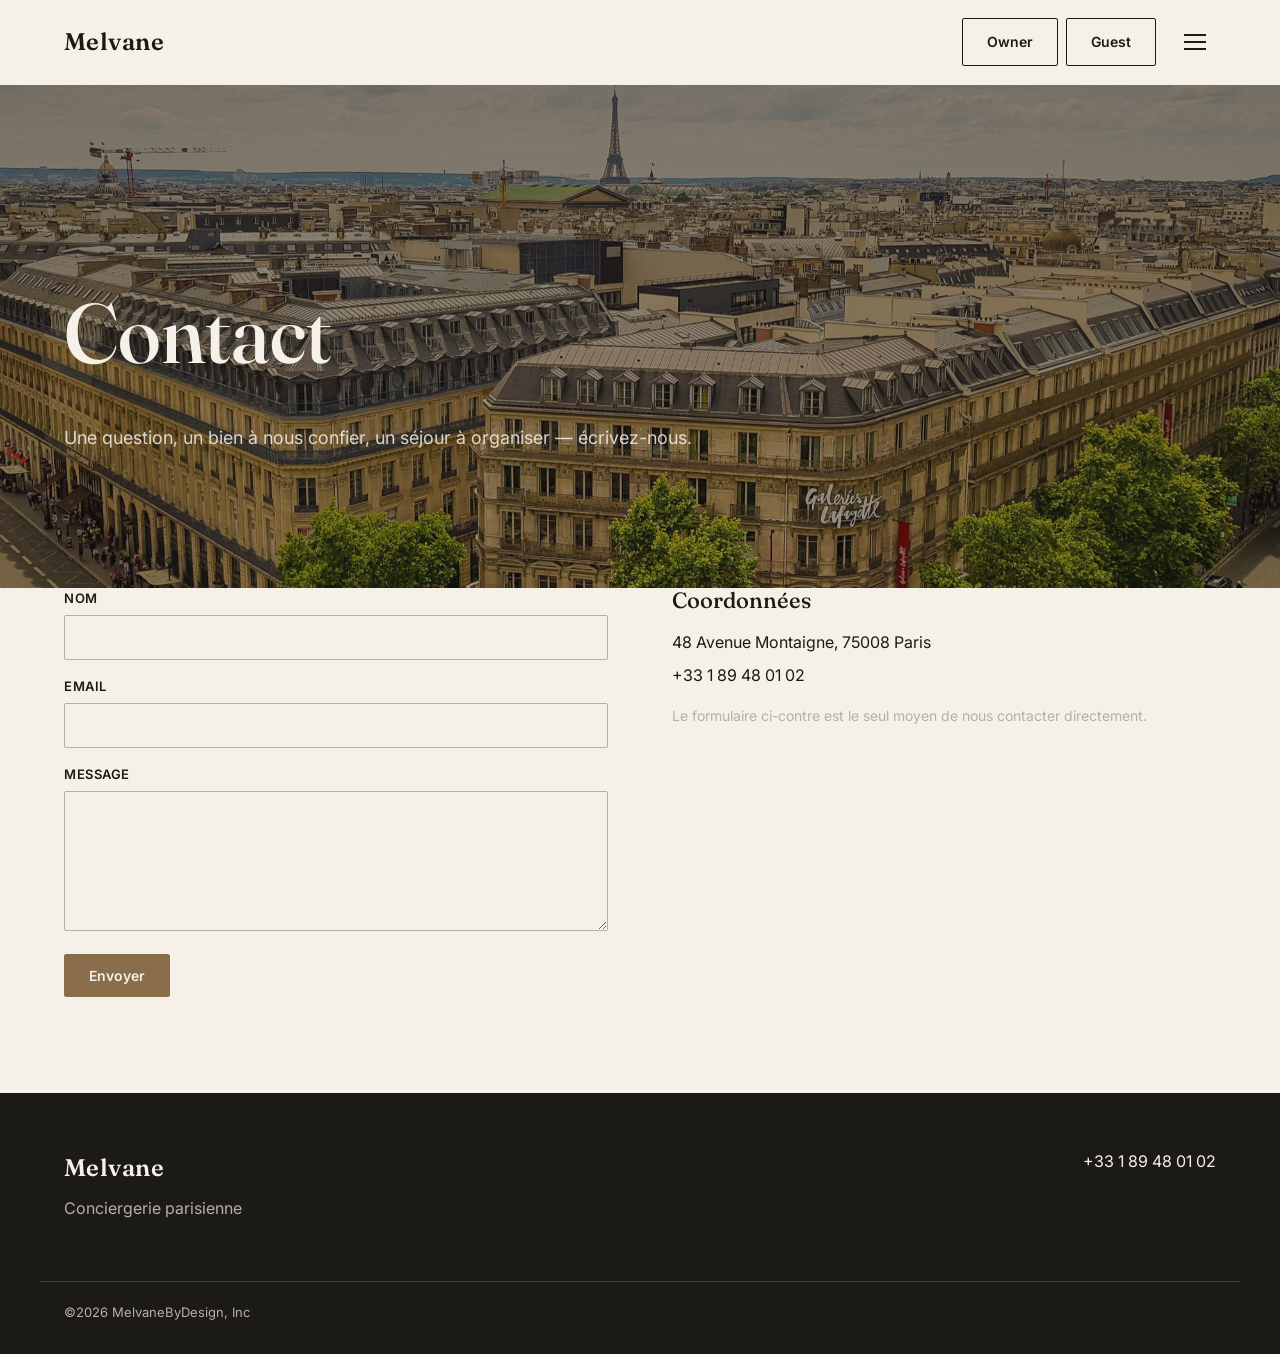
==== contact.html @ 76f34d8a "Pilules de service élevées + détail de chaque prestation avec photo Les pilules (01-05) passent d'un" ====
<!DOCTYPE html>
<html lang="fr">
<head>
<meta charset="UTF-8">
<meta name="viewport" content="width=device-width, initial-scale=1.0">
<title>Contact — Melvane</title>
<meta name="description" content="Contactez Melvane pour toute question sur nos appartements à Paris ou pour confier la gestion de votre bien.">
<link rel="stylesheet" href="css/style.css?v=16">
</head>
<body>

<header class="site-header">
  <div class="container">
    <a href="index.html" class="logo">Melvane</a>
    <div class="header-actions">
      <div class="nav-links">
        <a href="owners.html" class="btn btn-outline">Owner</a>
        <a href="guests.html" class="btn btn-outline">Guest</a>
      </div>
      <button class="burger" aria-label="Menu">
        <span></span><span></span><span></span>
      </button>
    </div>
  </div>
</header>

<div class="mobile-menu">
  <div class="mobile-menu-top">
    <span class="logo">Melvane</span>
    <button class="mobile-menu-close" aria-label="Fermer">&times;</button>
  </div>
  <div class="mobile-menu-body">
    <nav>
      <a href="index.html">Accueil</a>
      <a href="guests.html">Guest</a>
      <a href="owners.html">Owner</a>
      <a href="projects.html">Appartements</a>
      <a href="contact.html">Contact</a>
    </nav>
  </div>
</div>

<section class="page-hero has-image" style="background-image:url('media/ambiance/paris-rooftops.jpg');">
  <div class="container">
    <h1>Contact</h1>
    <p class="section-lede">Une question, un bien à nous confier, un séjour à organiser — écrivez-nous.</p>
  </div>
</section>

<section style="padding-top:0;">
  <div class="container contact-grid reveal">
    <!-- Formulaire branché sur FormSubmit (service tiers gratuit, aucun
         backend à héberger) : les envois arrivent par email sans jamais
         afficher l'adresse sur le site. Premier envoi = email de
         confirmation à activer une seule fois côté FormSubmit. -->
    <form class="contact-form" action="https://formsubmit.co/md@edelsam.com" method="POST">
      <input type="text" name="_honey" style="display:none" tabindex="-1" autocomplete="off">
      <input type="hidden" name="_subject" value="Nouveau message — site Melvane">
      <input type="hidden" name="_captcha" value="true">
      <input type="hidden" name="_template" value="table">
      <div>
        <label for="name">Nom</label>
        <input type="text" id="name" name="name" required>
      </div>
      <div>
        <label for="email">Email</label>
        <input type="email" id="email" name="email" required>
      </div>
      <div>
        <label for="message">Message</label>
        <textarea id="message" name="message" required></textarea>
      </div>
      <button type="submit" class="btn btn-accent" style="align-self:flex-start;">Envoyer</button>
    </form>
    <div class="contact-info">
      <h3 style="font-family:var(--font-display); font-size:22px; margin-bottom:16px;">Coordonnées</h3>
      <p>48 Avenue Montaigne, 75008 Paris</p>
      <p><a href="tel:+33189480102">+33 1 89 48 01 02</a></p>
      <p style="color:var(--neutral); font-size:14px; margin-top:16px;">Le formulaire ci-contre est le seul moyen de nous contacter directement.</p>
    </div>
  </div>
</section>

<footer class="site-footer">
  <div class="container">
    <div>
      <div class="logo" style="color:var(--on-dark);">Melvane</div>
      <p style="color:var(--neutral); margin-top:8px;">Conciergerie parisienne</p>
    </div>
    <div>
      <p><a href="tel:+33189480102">+33 1 89 48 01 02</a></p>    </div>
  </div>
  <div class="container footer-bottom">
    ©2026 MelvaneByDesign, Inc
  </div>
</footer>

<script src="js/main.js?v=7"></script>
</body>
</html>
---- css/style.css ----
/* Melvane by Design — design system
   Palette pierre/encre quasi monochrome (inspirée Onefinestay), échelle
   typographique du hero (inspirée The Thinking Traveller). Voir brief. */

@import url('https://fonts.googleapis.com/css2?family=Fraunces:opsz,wght@9..144,400;9..144,500;9..144,600&family=Inter:wght@400;500;600;700&display=swap');

:root {
  --bg: #F5F1E8;
  --bg-deep: #EBE0C9;
  --ink: #1C1A17;
  --accent: #8A6D4A;
  --neutral: #B8AFA0;
  --on-dark: #F5F1E8;

  --font-display: 'Fraunces', Georgia, serif;
  --font-body: 'Inter', -apple-system, BlinkMacSystemFont, sans-serif;

  --max-width: 1200px;
}

* { box-sizing: border-box; }

html { scroll-behavior: smooth; }

body {
  margin: 0;
  /* !important nécessaire : le widget Guesty injecte une règle globale
     "body{background:transparent}" dans sa feuille de style (non isolée),
     qui écraserait sinon notre fond sur toutes les pages où le widget
     est présent. */
  background: var(--bg) !important;
  color: var(--ink);
  font-family: var(--font-body);
  font-size: 16px;
  line-height: 1.6;
  -webkit-font-smoothing: antialiased;
}

img { max-width: 100%; display: block; }

a { color: inherit; text-decoration: none; }

h1, h2, h3 {
  font-family: var(--font-display);
  font-weight: 500;
  line-height: 1.15;
  margin: 0 0 0.5em;
  color: var(--ink);
}

p {
  margin: 0 0 1.2em;
  max-width: 62ch;
}

.container {
  max-width: var(--max-width);
  margin: 0 auto;
  padding: 0 24px;
}

/* ---------- Header ---------- */

.site-header {
  position: sticky;
  top: 0;
  z-index: 100;
  background: var(--bg);
  border-bottom: 1px solid transparent;
  transition: border-color 0.3s ease, box-shadow 0.3s ease;
}

.site-header.scrolled {
  border-bottom-color: rgba(28,26,23,0.08);
  box-shadow: 0 4px 24px rgba(28,26,23,0.04);
}

/* Révélation douce au scroll */
.reveal {
  opacity: 0;
  transform: translateY(18px);
  transition: opacity 0.7s cubic-bezier(.2,.7,.2,1), transform 0.7s cubic-bezier(.2,.7,.2,1);
}
.reveal.is-visible {
  opacity: 1;
  transform: none;
}
.reveal-1 { transition-delay: 0.05s; }
.reveal-2 { transition-delay: 0.15s; }
.reveal-3 { transition-delay: 0.25s; }

.site-header .container {
  display: flex;
  align-items: center;
  justify-content: space-between;
  height: 84px;
}

.logo {
  font-family: var(--font-display);
  font-size: 24px;
  font-weight: 600;
  color: var(--ink);
  letter-spacing: 0.02em;
}

.header-actions {
  display: flex;
  align-items: center;
  gap: 12px;
}

.btn {
  display: inline-block;
  font-family: var(--font-body);
  font-weight: 600;
  font-size: 14px;
  padding: 12px 24px;
  border-radius: 2px;
  border: 1px solid var(--ink);
  cursor: pointer;
  background: var(--ink);
  color: var(--bg);
  transition: background 0.2s ease, color 0.2s ease, border-color 0.2s ease, transform 0.15s ease;
}

.btn:hover {
  background: transparent;
  color: var(--ink);
  transform: translateY(-1px);
}

.btn-accent {
  background: var(--accent);
  color: var(--bg);
  border-color: var(--accent);
}

.btn-accent:hover {
  background: transparent;
  color: var(--accent);
}

.btn-outline {
  background: transparent;
  color: var(--ink);
  border: 1px solid var(--ink);
}

.btn-outline:hover {
  background: var(--ink);
  color: var(--bg);
}

.nav-links {
  display: flex;
  gap: 8px;
}

/* Boutons Owner/Guest actifs selon la page courante */
.nav-links a[aria-current="page"],
.mobile-menu nav a[aria-current="page"] {
  position: relative;
}
.nav-links a.btn[aria-current="page"] {
  background: var(--accent);
  border-color: var(--accent);
  color: var(--bg);
}

.burger {
  display: flex;
  flex-direction: column;
  justify-content: center;
  gap: 5px;
  width: 40px;
  height: 40px;
  background: none;
  border: none;
  cursor: pointer;
  padding: 8px;
  margin-left: 8px;
  border-radius: 50%;
  transition: background 0.2s ease;
}

.burger:hover { background: rgba(28,26,23,0.06); }

.burger span {
  width: 22px;
  height: 2px;
  background: var(--ink);
  display: block;
  transition: transform 0.25s ease, opacity 0.25s ease;
}

.burger.open span:nth-child(1) { transform: translateY(7px) rotate(45deg); }
.burger.open span:nth-child(2) { opacity: 0; }
.burger.open span:nth-child(3) { transform: translateY(-7px) rotate(-45deg); }

.mobile-menu {
  display: none;
  position: fixed;
  inset: 0;
  width: 100%;
  height: 100%;
  background: var(--bg);
  z-index: 200;
  flex-direction: column;
  overflow-x: hidden;
  overflow-y: auto;
  box-sizing: border-box;
  opacity: 0;
  transition: opacity 0.25s ease;
}

.mobile-menu.open { display: flex; opacity: 1; }

.mobile-menu-top {
  display: flex;
  justify-content: space-between;
  align-items: center;
  width: 100%;
  box-sizing: border-box;
  padding: 0 24px;
  height: 84px;
  flex: none;
  border-bottom: 1px solid rgba(28,26,23,0.08);
}

.mobile-menu-close {
  background: none;
  border: none;
  font-size: 28px;
  line-height: 1;
  cursor: pointer;
  color: var(--ink);
  width: 40px;
  height: 40px;
  border-radius: 50%;
  transition: background 0.2s ease;
}

.mobile-menu-close:hover { background: rgba(28,26,23,0.06); }

.mobile-menu-body {
  flex: 1;
  display: flex;
  flex-direction: column;
  justify-content: center;
  padding: 24px 24px 80px;
  max-width: var(--max-width);
  width: 100%;
  margin: 0 auto;
  box-sizing: border-box;
}

.mobile-menu nav {
  display: flex;
  flex-direction: column;
  gap: 8px;
  font-family: var(--font-display);
  width: 100%;
}

.mobile-menu nav a {
  font-size: clamp(32px, 8vw, 56px);
  padding: 10px 2px;
  color: var(--ink);
  border-bottom: 1px solid transparent;
  transition: color 0.2s ease, opacity 0.2s ease;
  opacity: 0.55;
}

.mobile-menu nav a:hover,
.mobile-menu nav a:focus-visible {
  opacity: 1;
  color: var(--accent);
}

.mobile-menu nav a[aria-current="page"] {
  opacity: 1;
}

.mobile-menu nav a[aria-current="page"]::after {
  content: '';
  display: inline-block;
  width: 8px;
  height: 8px;
  margin-left: 14px;
  border-radius: 50%;
  background: var(--accent);
  vertical-align: middle;
}

@media (max-width: 640px) {
  .nav-links { display: none; }
}

/* ---------- Hero ---------- */

.hero {
  position: relative;
  min-height: 92vh;
  display: flex;
  align-items: flex-end;
  overflow: hidden;
  color: var(--on-dark);
}

.hero-media {
  position: absolute;
  inset: 0;
  z-index: 0;
}

.hero-media img,
.hero-media video {
  width: 100%;
  height: 100%;
  object-fit: cover;
}

.hero-overlay {
  position: absolute;
  inset: 0;
  background: rgba(28,26,23,0.4);
  z-index: 1;
}

.hero-content {
  position: relative;
  z-index: 2;
  width: 100%;
  padding: 0 24px 80px;
  max-width: var(--max-width);
  margin: 0 auto;
  display: grid;
  grid-template-columns: 1.3fr 1fr;
  gap: 40px;
  align-items: end;
}

.hero-title {
  font-size: clamp(72px, 12vw, 160px);
  color: var(--on-dark);
  margin: 0;
  line-height: 0.95;
}

.hero-subtitle {
  color: var(--on-dark);
  font-size: 17px;
  max-width: 42ch;
  margin-bottom: 32px;
}

.hero-ctas {
  display: flex;
  gap: 12px;
  flex-wrap: wrap;
  margin-top: 24px;
}

@media (max-width: 760px) {
  .hero-content { grid-template-columns: 1fr; }
  .hero { min-height: 100vh; align-items: center; }
}

/* ---------- Sections ---------- */

section { padding: 96px 0; }

.section-title {
  font-size: clamp(32px, 4vw, 48px);
  margin-bottom: 24px;
}

.section-lede {
  max-width: 60ch;
  color: var(--ink);
  font-size: 18px;
  margin-bottom: 48px;
}

/* Reassurance stats */

.stats {
  background: var(--bg-deep);
  color: var(--ink);
  padding: 64px 0;
  border-top: 1px solid rgba(28,26,23,0.07);
  border-bottom: 1px solid rgba(28,26,23,0.07);
}

.stats .container {
  display: grid;
  grid-template-columns: repeat(4, 1fr);
  gap: 24px;
  text-align: center;
}

.stat-value {
  font-family: var(--font-display);
  font-size: clamp(36px, 5vw, 56px);
  color: var(--ink);
  margin-bottom: 4px;
}

.stat-label {
  color: rgba(28,26,23,0.55);
  font-size: 14px;
}

@media (max-width: 700px) {
  .stats .container { grid-template-columns: repeat(2, 1fr); }
}

/* Pourquoi Melvane / différenciants */

.proof {
  background: var(--bg-deep);
  color: var(--ink);
  border-top: 1px solid rgba(28,26,23,0.07);
  border-bottom: 1px solid rgba(28,26,23,0.07);
}

.proof .section-title,
.proof h3 { color: var(--ink); }

.proof-grid {
  display: grid;
  grid-template-columns: repeat(3, 1fr);
  gap: 48px;
  margin-top: 48px;
}

.proof-block h3 {
  font-size: 24px;
  margin-bottom: 12px;
}

.proof-block p {
  color: rgba(28,26,23,0.6);
  font-size: 16px;
}

.proof-numbers {
  display: flex;
  gap: 20px;
  margin-top: 16px;
  flex-wrap: wrap;
}

.rating-card {
  flex: 1 1 180px;
  background: var(--bg);
  border: 1px solid rgba(28,26,23,0.08);
  border-radius: 6px;
  padding: 28px 32px;
  transition: border-color 0.2s ease, transform 0.2s ease, box-shadow 0.2s ease;
}

.rating-card:hover {
  border-color: rgba(28,26,23,0.16);
  box-shadow: 0 12px 32px rgba(28,26,23,0.06);
  transform: translateY(-2px);
}

.rating-stars {
  position: relative;
  display: inline-block;
  font-size: 17px;
  letter-spacing: 3px;
  color: rgba(28,26,23,0.15);
  margin-bottom: 16px;
}

.rating-stars::before {
  content: '★★★★★';
  position: absolute;
  inset: 0;
  width: var(--pct, 100%);
  overflow: hidden;
  white-space: nowrap;
  color: var(--accent);
}

.proof-number-value {
  font-family: var(--font-display);
  font-size: 40px;
  color: var(--ink);
  line-height: 1;
}

.proof-number-value span {
  font-family: var(--font-body);
  font-size: 18px;
  color: rgba(28,26,23,0.45);
  margin-left: 2px;
}

.proof-number-label {
  color: rgba(28,26,23,0.5);
  font-size: 12px;
  font-weight: 600;
  text-transform: uppercase;
  letter-spacing: 0.06em;
  margin-top: 10px;
}

@media (max-width: 860px) {
  .proof-grid { grid-template-columns: 1fr; gap: 40px; }
}

/* Pillars (Ce qui nous distingue) */

.pillars {
  display: grid;
  grid-template-columns: repeat(3, 1fr);
  gap: 48px;
  margin-top: 48px;
}

.pillar h3 { font-size: 22px; margin-bottom: 10px; }
.pillar p { color: var(--ink); }

@media (max-width: 860px) {
  .pillars { grid-template-columns: 1fr; gap: 32px; }
}

/* Apartments grid */

.apartments-grid {
  display: grid;
  grid-template-columns: repeat(2, 1fr);
  gap: 40px;
  margin-top: 48px;
}

.apartment-card img {
  width: 100%;
  aspect-ratio: 4/3;
  object-fit: cover;
  margin-bottom: 20px;
}

.apartment-card .quartier {
  color: var(--accent);
  font-size: 13px;
  font-weight: 600;
  text-transform: uppercase;
  letter-spacing: 0.06em;
  margin-bottom: 6px;
}

.apartment-card h3 { font-size: 22px; margin-bottom: 8px; }

.apartment-card p { font-size: 15px; color: var(--ink); }

@media (max-width: 760px) {
  .apartments-grid { grid-template-columns: 1fr; }
}

.section-cta {
  margin-top: 40px;
}

.section-cta a {
  font-weight: 600;
  border-bottom: 1px solid var(--accent);
  color: var(--accent);
  padding-bottom: 2px;
}

/* Two-col editorial (guest experience) */

.editorial {
  display: grid;
  grid-template-columns: 1fr 1fr;
  gap: 64px;
  align-items: center;
}

.editorial img {
  width: 100%;
  aspect-ratio: 4/5;
  object-fit: cover;
}

@media (max-width: 860px) {
  .editorial { grid-template-columns: 1fr; gap: 32px; }
}

/* Owners page specific blocks */

.owner-block {
  display: grid;
  grid-template-columns: 1fr 1fr;
  gap: 56px;
  align-items: center;
  padding: 72px 0;
  border-bottom: 1px solid rgba(28,26,23,0.08);
}

.owner-block:last-of-type { border-bottom: none; }

.owner-block img {
  width: 100%;
  aspect-ratio: 4/3;
  object-fit: cover;
}

/* Pilules de service (cliquables, ancrent vers le détail plus bas) */

.service-pills {
  display: flex;
  flex-wrap: wrap;
  gap: 10px;
  margin-top: 24px;
}

.service-pill {
  display: inline-flex;
  align-items: center;
  gap: 8px;
  padding: 6px 18px 6px 6px;
  background: var(--bg);
  border: 1px solid rgba(28,26,23,0.08);
  border-radius: 999px;
  font-size: 14px;
  font-weight: 500;
  color: var(--ink);
  cursor: pointer;
  box-shadow: 0 3px 10px rgba(28,26,23,0.07);
  transition: background 0.2s ease, color 0.2s ease, box-shadow 0.2s ease, transform 0.2s ease;
}

.service-pill span {
  display: flex;
  align-items: center;
  justify-content: center;
  flex-shrink: 0;
  width: 22px;
  height: 22px;
  border-radius: 50%;
  background: var(--accent);
  color: var(--on-dark);
  font-size: 11px;
  font-weight: 700;
}

.service-pill:hover {
  background: var(--ink);
  color: var(--on-dark);
  box-shadow: 0 8px 20px rgba(28,26,23,0.16);
  transform: translateY(-2px);
}

/* Détail des prestations (cibles des ancres ci-dessus) : mêmes blocs
   alternés image/texte que l'intro de la page, un par prestation. */

.owner-block[id] {
  scroll-margin-top: 110px;
}

.service-detail {
  padding-top: 16px;
  border-top: 2px solid var(--accent);
}

.service-detail-num {
  display: block;
  font-family: var(--font-display);
  font-size: 15px;
  font-weight: 600;
  color: var(--accent);
  letter-spacing: 0.05em;
  margin-bottom: 10px;
}

.service-detail h3 {
  font-size: 26px;
  margin-bottom: 12px;
}

.service-detail p {
  font-size: 16px;
  color: rgba(28,26,23,0.65);
}

@media (max-width: 860px) {
  .owner-block { grid-template-columns: 1fr; gap: 32px; }
}

/* Contact / booking bands */

.booking-band {
  background: var(--ink);
  color: var(--on-dark);
  text-align: center;
  padding: 80px 0;
}

.booking-band h2 { color: var(--on-dark); }
.booking-band p { color: var(--neutral); margin: 0 auto 32px; }

.widget-shell {
  background: #fff;
  border-radius: 10px;
  padding: 12px;
  max-width: 900px;
  margin: 0 auto;
  color: var(--ink);
  box-shadow: 0 20px 60px rgba(28,26,23,0.08);
  border: 1px solid rgba(28,26,23,0.06);
}

/* Carte flottante : chevauche volontairement le bas de la photo de hero
   au lieu de se coller pile à son bord (transition nette et sans respiration
   jugée "horrible") — motif classique des barres de recherche premium. */
.widget-shell--float {
  position: relative;
  z-index: 5;
  margin-top: -76px;
  margin-bottom: 64px;
}

.widget-placeholder {
  border: 1px dashed var(--neutral);
  border-radius: 4px;
  padding: 48px 24px;
  text-align: center;
  color: var(--ink);
  font-size: 14px;
}

/* ---------- Widget Guesty : habillage "natif" ----------
   Le widget n'est pas dans un iframe (voir snippet fourni par Guesty),
   donc son DOM est dans notre propre page : on peut le restyler avec
   notre propre CSS, malgré ce que suggérait le brief initial. Seules
   les règles internes qui utilisent des couleurs/valeurs calculées en
   JS (ex. la couleur "brand-primary") restent hors de notre contrôle
   direct, mais on la pilote déjà via le paramètre "color" du widget. */

.guesty-root-element,
.guesty-root-element * {
  font-family: var(--font-body) !important;
}

/* Le widget rend chaque champ dans une balise <section> — notre règle
   globale "section { padding: 96px 0 }" (pensée pour les sections de
   page) s'y appliquait aussi et gonflait chaque champ de ~192px de vide.
   On neutralise le padding uniquement à l'intérieur du widget. */
.guesty-root-element section {
  padding: 0 !important;
}

/* La destination (cities-dropdown) est un <select> que Guesty passe lui-même
   en display:none tant qu'aucune destination n'est configurée côté back-office
   (une seule option placeholder désactivée) — mais sa section garde sa largeur
   dans le flex, ce qui créait un grand vide à gauche de la barre. On la masque
   entièrement ; à réactiver dès que des destinations existent dans Guesty. */
.guesty-root-element .cities-dropdown {
  display: none !important;
}

.guesty-root-element.guesty-widget__container {
  display: flex !important;
  align-items: stretch !important;
  gap: 0;
  width: 100%;
  border: 1px solid rgba(28,26,23,0.15);
  border-radius: 8px;
  /* Pas d'overflow:hidden ici : le calendrier (.lightpick) et le menu du
     sélecteur de voyageurs se positionnent en absolute par rapport à cette
     barre et débordent volontairement en dessous — un overflow:hidden les
     couperait entièrement. On simule le pourtour arrondi uniquement sur le
     bouton (seul enfant avec un fond plein) au lieu de clipper le conteneur. */
  background: var(--bg);
}

.guesty-root-element .guesty-widget__item {
  margin: 0 !important;
  flex: 1 1 0;
  min-width: 0;
  min-height: 56px;
  display: flex;
  align-items: center;
  padding: 4px 20px;
  border-right: 1px solid rgba(28,26,23,0.12);
}

.guesty-root-element .guesty-widget__item:last-child {
  border-right: none;
  flex: 0 0 auto;
  padding: 0;
}

/* Le champ dates pèse deux fois plus qu'un champ simple (2 inputs à l'intérieur) */
.guesty-root-element .guesty-widget__item:has(#guesty-search-widget__datepicker) {
  flex: 2 1 0;
}

.guesty-root-element #guesty-search-widget__datepicker {
  display: flex;
  align-items: center;
  width: 100%;
}

.guesty-root-element #guesty-search-widget__datepicker > div {
  flex: 1 1 50%;
  min-width: 0;
}

.guesty-root-element #guesty-search-widget__datepicker > div:first-child {
  border-right: 1px solid rgba(28,26,23,0.12);
}

.guesty-root-element .__super-input {
  border: none !important;
  background: transparent !important;
  width: 100%;
  height: 56px !important;
  padding: 0 16px !important;
  font-size: 14px !important;
  color: var(--ink) !important;
  box-sizing: border-box;
}

.guesty-root-element .guests-dropdown,
.guesty-root-element .selectr-container {
  width: 100%;
}

.guesty-root-element .selectr-selected {
  border: none !important;
  border-radius: 0 !important;
  background-color: transparent !important;
  height: 56px !important;
  display: flex !important;
  align-items: center;
  padding: 0 16px !important;
  font-size: 14px !important;
}

.guesty-root-element .guesty-search-submit-btn {
  height: 56px !important;
  width: 180px !important;
  border: none !important;
  border-radius: 0 8px 8px 0 !important;
  font-weight: 600 !important;
  font-size: 13px !important;
  letter-spacing: 0.04em;
  text-transform: uppercase;
  background: var(--accent) !important;
  color: var(--on-dark) !important;
  transition: opacity 0.2s ease;
}

.guesty-root-element .guesty-search-submit-btn:hover {
  opacity: 0.85;
}

@media (max-width: 700px) {
  .guesty-root-element.guesty-widget__container {
    flex-direction: column;
    border-radius: 12px;
  }
  .guesty-root-element .guesty-widget__item {
    border-right: none;
    border-bottom: 1px solid rgba(28,26,23,0.12);
    width: 100%;
  }
  .guesty-root-element .guesty-widget__item:last-child {
    border-bottom: none;
  }
  .guesty-root-element .guesty-search-submit-btn {
    width: 100% !important;
    border-radius: 0 0 12px 12px !important;
  }
}

/* Contact form */

.contact-grid {
  display: grid;
  grid-template-columns: 1fr 1fr;
  gap: 64px;
}

form.contact-form { display: flex; flex-direction: column; gap: 16px; }

.contact-form label {
  font-size: 13px;
  font-weight: 600;
  text-transform: uppercase;
  letter-spacing: 0.04em;
  color: var(--ink);
  margin-bottom: 6px;
  display: block;
}

.contact-form input,
.contact-form textarea {
  width: 100%;
  padding: 12px 14px;
  border: 1px solid var(--neutral);
  border-radius: 2px;
  background: var(--bg);
  font-family: var(--font-body);
  font-size: 15px;
  color: var(--ink);
}

.contact-form textarea { min-height: 140px; resize: vertical; }

.contact-info p { margin-bottom: 8px; }

@media (max-width: 860px) {
  .contact-grid { grid-template-columns: 1fr; gap: 40px; }
}

/* Footer */

.site-footer {
  background: var(--ink);
  color: var(--neutral);
  padding: 56px 0 32px;
}

.site-footer .container {
  display: flex;
  justify-content: space-between;
  flex-wrap: wrap;
  gap: 24px;
}

.site-footer a { color: var(--on-dark); }

.site-footer .footer-bottom {
  margin-top: 40px;
  font-size: 13px;
  color: var(--neutral);
  border-top: 1px solid rgba(245,241,232,0.15);
  padding-top: 20px;
}

/* Page hero (non-home pages) */

.page-hero {
  padding: 160px 0 64px;
  text-align: left;
}

.page-hero h1 { font-size: clamp(48px, 7vw, 84px); }

/* Variante photographique : image d'ambiance Paris en fond, overlay ink
   pour la lisibilité du texte clair — remplace le bandeau plat sur les
   pages secondaires (tendance 2026 : hero éditorial plutôt qu'un simple
   titre sur fond uni). */
.page-hero.has-image {
  position: relative;
  padding: 200px 0 88px;
  background-size: cover;
  background-position: center;
  color: var(--on-dark);
}

.page-hero.has-image::before {
  content: '';
  position: absolute;
  inset: 0;
  background: linear-gradient(180deg, rgba(28,26,23,0.55), rgba(28,26,23,0.4));
}

.page-hero.has-image .container {
  position: relative;
  z-index: 1;
}

.page-hero.has-image h1,
.page-hero.has-image .section-lede {
  color: var(--on-dark);
}

.page-hero.has-image .section-lede {
  color: rgba(245,241,232,0.85);
}

/* Variante vidéo : fond animé (boucle silencieuse), titre réduit et
   centré verticalement (au lieu du très grand titre en butée basse du
   hero d'accueil) — contenu aligné à gauche, pas centré horizontalement. */
.page-hero.has-video {
  position: relative;
  min-height: 74vh;
  display: flex;
  align-items: center;
  /* padding-bottom décale le centrage vers le haut pour compenser la carte
     flottante du widget, qui recouvre visuellement le bas de la vidéo :
     un centrage naïf sur toute la hauteur paraît alors "en bas". */
  padding: 0 0 180px;
  overflow: hidden;
  color: var(--on-dark);
}

.page-hero.has-video .hero-media {
  position: absolute;
  inset: 0;
  z-index: 0;
}

.page-hero.has-video .hero-media video {
  width: 100%;
  height: 100%;
  object-fit: cover;
  object-position: center center;
}

.page-hero.has-video::before {
  content: '';
  position: absolute;
  inset: 0;
  background: rgba(28,26,23,0.42);
  z-index: 1;
}

.page-hero.has-video .container {
  position: relative;
  z-index: 2;
}

.page-hero.has-video h1 {
  font-size: clamp(32px, 4.2vw, 52px);
  color: var(--on-dark);
}

.page-hero.has-video .section-lede {
  color: rgba(245,241,232,0.85);
  margin-bottom: 0;
}

@media (max-width: 700px) {
  .page-hero.has-video { min-height: 64vh; }
}

/* Bande éditoriale plein cadre (pause visuelle entre deux sections) */

.editorial-break {
  position: relative;
  min-height: 60vh;
  display: flex;
  align-items: center;
  background-size: cover;
  background-position: center;
  background-attachment: fixed;
}

.editorial-break::before {
  content: '';
  position: absolute;
  inset: 0;
  background: rgba(28,26,23,0.32);
}

.editorial-break .container {
  position: relative;
  z-index: 1;
}

.editorial-break blockquote {
  margin: 0;
  font-family: var(--font-display);
  font-size: clamp(28px, 4vw, 44px);
  color: var(--on-dark);
  max-width: 16ch;
  line-height: 1.2;
}

@media (max-width: 700px) {
  .editorial-break { background-attachment: scroll; min-height: 46vh; }
}

/* Practical info list (Guests) */

.practical-list {
  display: grid;
  grid-template-columns: repeat(3, 1fr);
  gap: 32px;
  margin-top: 40px;
}

.practical-item h3 { font-size: 18px; margin-bottom: 8px; }
.practical-item p { font-size: 15px; }

@media (max-width: 860px) {
  .practical-list { grid-template-columns: 1fr; }
}

/* Team */

.team-grid {
  display: grid;
  grid-template-columns: repeat(4, 1fr);
  gap: 32px;
  margin-top: 40px;
}

.team-card { text-align: left; }
.team-card img {
  width: 100%;
  aspect-ratio: 1;
  object-fit: cover;
  margin-bottom: 12px;
}
.team-card h3 { font-size: 16px; margin-bottom: 2px; }
.team-card p { font-size: 13px; color: var(--neutral); margin: 0; }

@media (max-width: 860px) {
  .team-grid { grid-template-columns: repeat(2, 1fr); }
}
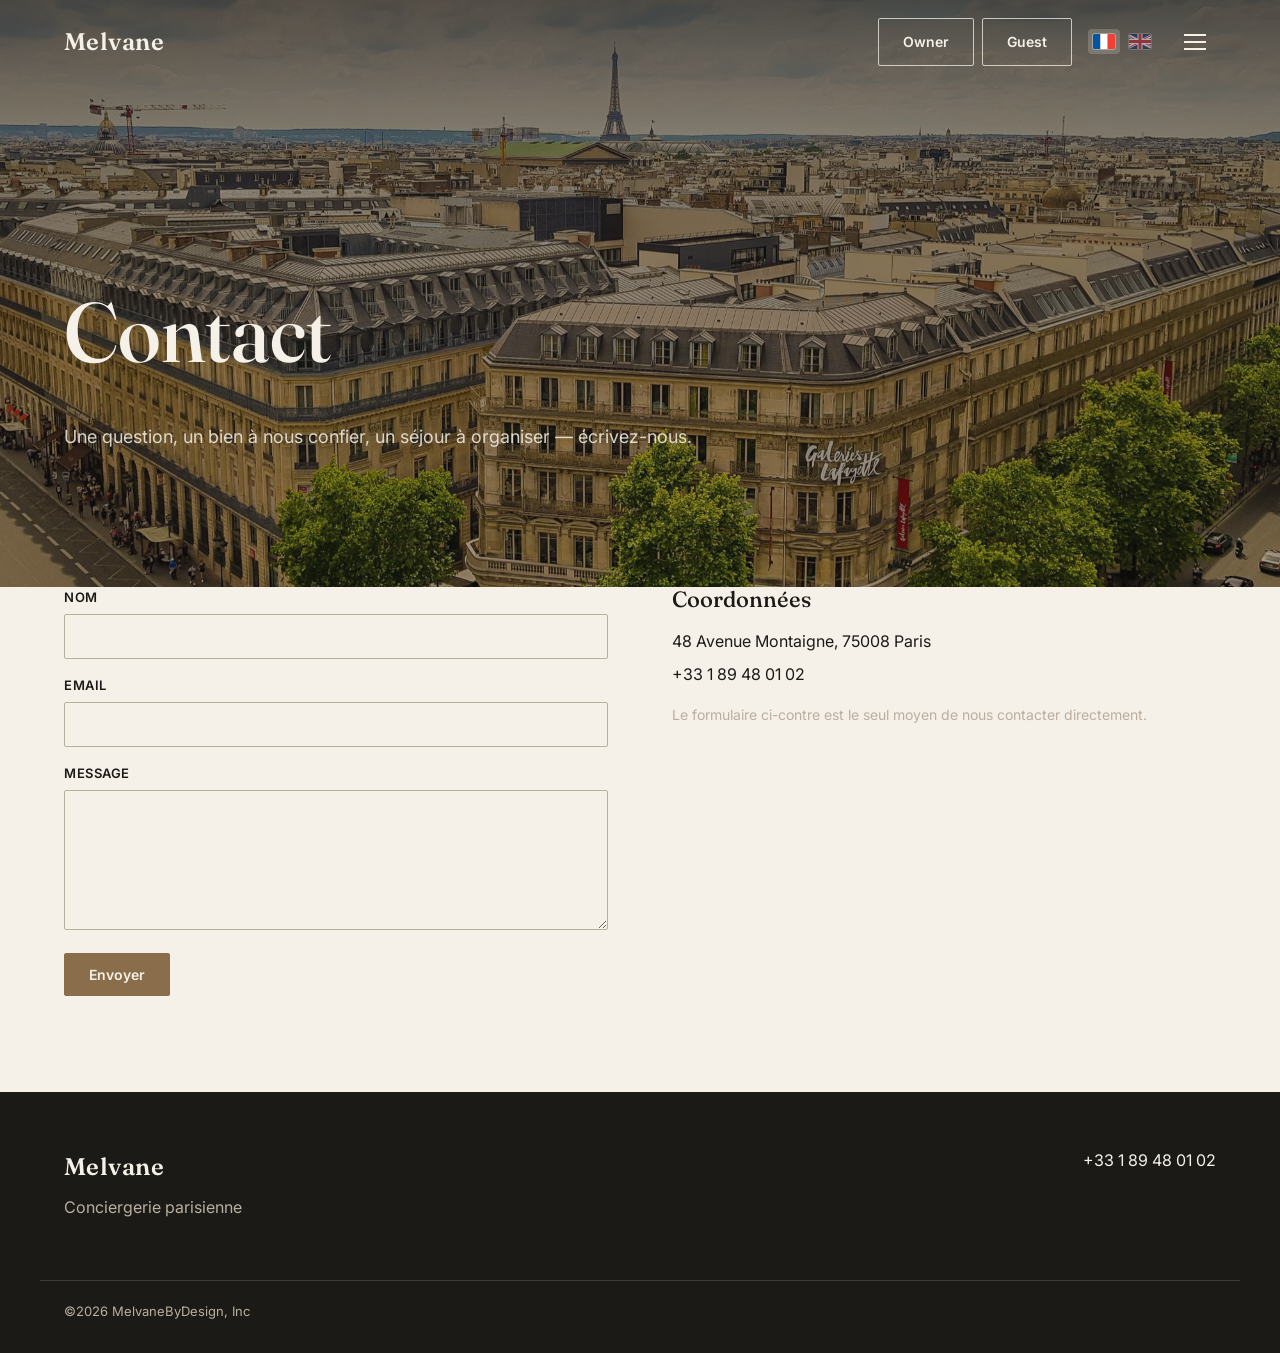
==== commit 8b30b681: "En-tête transparent au repos + bascule FR/EN avec drapeaux En-tête fixe, transparent par-dessus le h" ====
--- a/contact.html
+++ b/contact.html
@@ -5,7 +5,7 @@
 <meta name="viewport" content="width=device-width, initial-scale=1.0">
 <title>Contact — Melvane</title>
 <meta name="description" content="Contactez Melvane pour toute question sur nos appartements à Paris ou pour confier la gestion de votre bien.">
-<link rel="stylesheet" href="css/style.css?v=16">
+<link rel="stylesheet" href="css/style.css?v=21">
 </head>
 <body>
 
@@ -17,6 +17,10 @@
         <a href="owners.html" class="btn btn-outline">Owner</a>
         <a href="guests.html" class="btn btn-outline">Guest</a>
       </div>
+      <div class="lang-switch" role="group" aria-label="Langue / Language">
+        <button type="button" data-lang="fr" aria-label="Français" aria-pressed="true"><img src="media/flags/fr.svg" alt="" width="22" height="15"></button>
+        <button type="button" data-lang="en" aria-label="English" aria-pressed="false"><img src="media/flags/gb.svg" alt="" width="22" height="15"></button>
+      </div>
       <button class="burger" aria-label="Menu">
         <span></span><span></span><span></span>
       </button>
@@ -24,6 +28,7 @@
   </div>
 </header>
 
+<div class="mobile-menu-backdrop"></div>
 <div class="mobile-menu">
   <div class="mobile-menu-top">
     <span class="logo">Melvane</span>
@@ -95,6 +100,7 @@
   </div>
 </footer>
 
-<script src="js/main.js?v=7"></script>
+<script src="js/i18n.js?v=1"></script>
+<script src="js/main.js?v=9"></script>
 </body>
 </html>
--- a/css/style.css
+++ b/css/style.css
@@ -61,19 +61,56 @@
 
 /* ---------- Header ---------- */
 
+/* En-tête transparent par-dessus le hero en haut de page, puis blanc cassé
+   (coquille d'œuf) dès qu'on défile. Fixe (et non sticky) pour que la photo
+   ou la vidéo du hero passe derrière. Le léger dégradé sombre du haut garde
+   le texte clair lisible sur les images claires. */
 .site-header {
-  position: sticky;
+  position: fixed;
   top: 0;
+  left: 0;
+  right: 0;
   z-index: 100;
-  background: var(--bg);
+  background: transparent;
   border-bottom: 1px solid transparent;
-  transition: border-color 0.3s ease, box-shadow 0.3s ease;
+  transition: background 0.3s ease, border-color 0.3s ease, box-shadow 0.3s ease;
+}
+
+.site-header::before {
+  content: '';
+  position: absolute;
+  top: 0;
+  left: 0;
+  right: 0;
+  height: 130px;
+  background: linear-gradient(180deg, rgba(28,26,23,0.42), rgba(28,26,23,0));
+  pointer-events: none;
+  transition: opacity 0.3s ease;
 }
 
 .site-header.scrolled {
+  background: rgba(245,240,227,0.96);
+  -webkit-backdrop-filter: blur(10px);
+  backdrop-filter: blur(10px);
   border-bottom-color: rgba(28,26,23,0.08);
-  box-shadow: 0 4px 24px rgba(28,26,23,0.04);
-}
+  box-shadow: 0 4px 24px rgba(28,26,23,0.05);
+}
+
+.site-header.scrolled::before { opacity: 0; }
+
+/* Texte clair tant que l'en-tête est transparent */
+.site-header:not(.scrolled) .logo { color: var(--on-dark); }
+.site-header:not(.scrolled) .btn-outline {
+  color: var(--on-dark);
+  border-color: rgba(245,241,232,0.75);
+}
+.site-header:not(.scrolled) .btn-outline:hover {
+  background: var(--on-dark);
+  border-color: var(--on-dark);
+  color: var(--ink);
+}
+.site-header:not(.scrolled) .burger span { background: var(--on-dark); }
+.site-header:not(.scrolled) .burger:hover { background: rgba(245,241,232,0.16); }
 
 /* Révélation douce au scroll */
 .reveal {
@@ -90,6 +127,8 @@
 .reveal-3 { transition-delay: 0.25s; }
 
 .site-header .container {
+  position: relative;
+  z-index: 1;
   display: flex;
   align-items: center;
   justify-content: space-between;
@@ -102,6 +141,7 @@
   font-weight: 600;
   color: var(--ink);
   letter-spacing: 0.02em;
+  transition: color 0.3s ease;
 }
 
 .header-actions {
@@ -191,12 +231,54 @@
   height: 2px;
   background: var(--ink);
   display: block;
-  transition: transform 0.25s ease, opacity 0.25s ease;
-}
+  transition: transform 0.25s ease, opacity 0.25s ease, background 0.3s ease;
+}
+
+.lang-switch {
+  display: flex;
+  align-items: center;
+  gap: 4px;
+  margin-left: 4px;
+}
+
+.lang-switch button {
+  display: flex;
+  align-items: center;
+  justify-content: center;
+  padding: 5px;
+  background: none;
+  border: none;
+  border-radius: 4px;
+  cursor: pointer;
+  opacity: 0.5;
+  transition: opacity 0.2s ease, background 0.2s ease;
+}
+
+.lang-switch button img {
+  width: 22px;
+  height: 15px;
+  object-fit: cover;
+  border-radius: 2px;
+  box-shadow: 0 0 0 1px rgba(28,26,23,0.18);
+}
+
+.lang-switch button:hover { opacity: 0.85; }
+
+.lang-switch button.active {
+  opacity: 1;
+  background: rgba(28,26,23,0.07);
+}
+
+.site-header:not(.scrolled) .lang-switch button.active { background: rgba(245,241,232,0.2); }
+.site-header:not(.scrolled) .lang-switch button img { box-shadow: 0 0 0 1px rgba(245,241,232,0.35); }
 
 .burger.open span:nth-child(1) { transform: translateY(7px) rotate(45deg); }
 .burger.open span:nth-child(2) { opacity: 0; }
 .burger.open span:nth-child(3) { transform: translateY(-7px) rotate(-45deg); }
+
+.mobile-menu-backdrop {
+  display: none;
+}
 
 .mobile-menu {
   display: none;
@@ -216,6 +298,58 @@
 
 .mobile-menu.open { display: flex; opacity: 1; }
 
+/* À partir d'un certain gabarit, le menu plein écran fait "mauvais goût" :
+   on passe à un tiroir qui glisse depuis la droite, avec un fond translucide
+   qui laisse deviner la page derrière plutôt que de tout recouvrir. */
+@media (min-width: 701px) {
+  .mobile-menu-backdrop {
+    display: block;
+    position: fixed;
+    inset: 0;
+    background: rgba(28,26,23,0.45);
+    z-index: 190;
+    opacity: 0;
+    visibility: hidden;
+    transition: opacity 0.3s ease, visibility 0s linear 0.3s;
+  }
+
+  .mobile-menu-backdrop.open {
+    opacity: 1;
+    visibility: visible;
+    transition: opacity 0.3s ease;
+  }
+
+  .mobile-menu {
+    display: flex;
+    inset: auto;
+    top: 0;
+    right: 0;
+    bottom: 0;
+    width: min(440px, 90vw);
+    height: 100%;
+    box-shadow: -24px 0 60px rgba(28,26,23,0.16);
+    opacity: 1;
+    transform: translateX(100%);
+    visibility: hidden;
+    transition: transform 0.35s cubic-bezier(.2,.7,.2,1), visibility 0s linear 0.35s;
+  }
+
+  .mobile-menu.open {
+    transform: translateX(0);
+    visibility: visible;
+    transition: transform 0.35s cubic-bezier(.2,.7,.2,1);
+  }
+
+  .mobile-menu-body {
+    justify-content: flex-start;
+    padding-top: 56px;
+  }
+
+  .mobile-menu nav a {
+    font-size: clamp(26px, 2.6vw, 34px);
+  }
+}
+
 .mobile-menu-top {
   display: flex;
   justify-content: space-between;
@@ -301,7 +435,7 @@
 
 .hero {
   position: relative;
-  min-height: 92vh;
+  min-height: 100vh;
   display: flex;
   align-items: flex-end;
   overflow: hidden;
@@ -714,16 +848,6 @@
   color: var(--ink);
   box-shadow: 0 20px 60px rgba(28,26,23,0.08);
   border: 1px solid rgba(28,26,23,0.06);
-}
-
-/* Carte flottante : chevauche volontairement le bas de la photo de hero
-   au lieu de se coller pile à son bord (transition nette et sans respiration
-   jugée "horrible") — motif classique des barres de recherche premium. */
-.widget-shell--float {
-  position: relative;
-  z-index: 5;
-  margin-top: -76px;
-  margin-bottom: 64px;
 }
 
 .widget-placeholder {
@@ -961,7 +1085,7 @@
    titre sur fond uni). */
 .page-hero.has-image {
   position: relative;
-  padding: 200px 0 88px;
+  padding: 284px 0 88px;
   background-size: cover;
   background-position: center;
   color: var(--on-dark);
@@ -988,18 +1112,15 @@
   color: rgba(245,241,232,0.85);
 }
 
-/* Variante vidéo : fond animé (boucle silencieuse), titre réduit et
-   centré verticalement (au lieu du très grand titre en butée basse du
-   hero d'accueil) — contenu aligné à gauche, pas centré horizontalement. */
+/* Variante vidéo : fond animé (boucle silencieuse). Titre, sous-titre et
+   widget forment un seul bloc, centré verticalement dans la vidéo (pas
+   seulement le titre avec le widget qui déborde en bas). */
 .page-hero.has-video {
   position: relative;
-  min-height: 74vh;
-  display: flex;
-  align-items: center;
-  /* padding-bottom décale le centrage vers le haut pour compenser la carte
-     flottante du widget, qui recouvre visuellement le bas de la vidéo :
-     un centrage naïf sur toute la hauteur paraît alors "en bas". */
-  padding: 0 0 180px;
+  min-height: 82vh;
+  display: flex;
+  align-items: center;
+  padding: 224px 0 140px;
   overflow: hidden;
   color: var(--on-dark);
 }
@@ -1040,8 +1161,14 @@
   margin-bottom: 0;
 }
 
+.page-hero.has-video .widget-shell {
+  margin: 36px 0 0;
+  max-width: 720px;
+}
+
 @media (max-width: 700px) {
-  .page-hero.has-video { min-height: 64vh; }
+  .page-hero.has-video { min-height: auto; padding: 150px 0 56px; }
+  .page-hero.has-video .widget-shell { max-width: none; }
 }
 
 /* Bande éditoriale plein cadre (pause visuelle entre deux sections) */
@@ -1066,15 +1193,20 @@
 .editorial-break .container {
   position: relative;
   z-index: 1;
-}
-
-.editorial-break blockquote {
-  margin: 0;
-  font-family: var(--font-display);
-  font-size: clamp(28px, 4vw, 44px);
+  padding-top: 64px;
+  padding-bottom: 64px;
+}
+
+.editorial-break .section-title {
   color: var(--on-dark);
-  max-width: 16ch;
-  line-height: 1.2;
+}
+
+.editorial-break .pillar h3 {
+  color: var(--on-dark);
+}
+
+.editorial-break .pillar p {
+  color: rgba(245,241,232,0.82);
 }
 
 @media (max-width: 700px) {
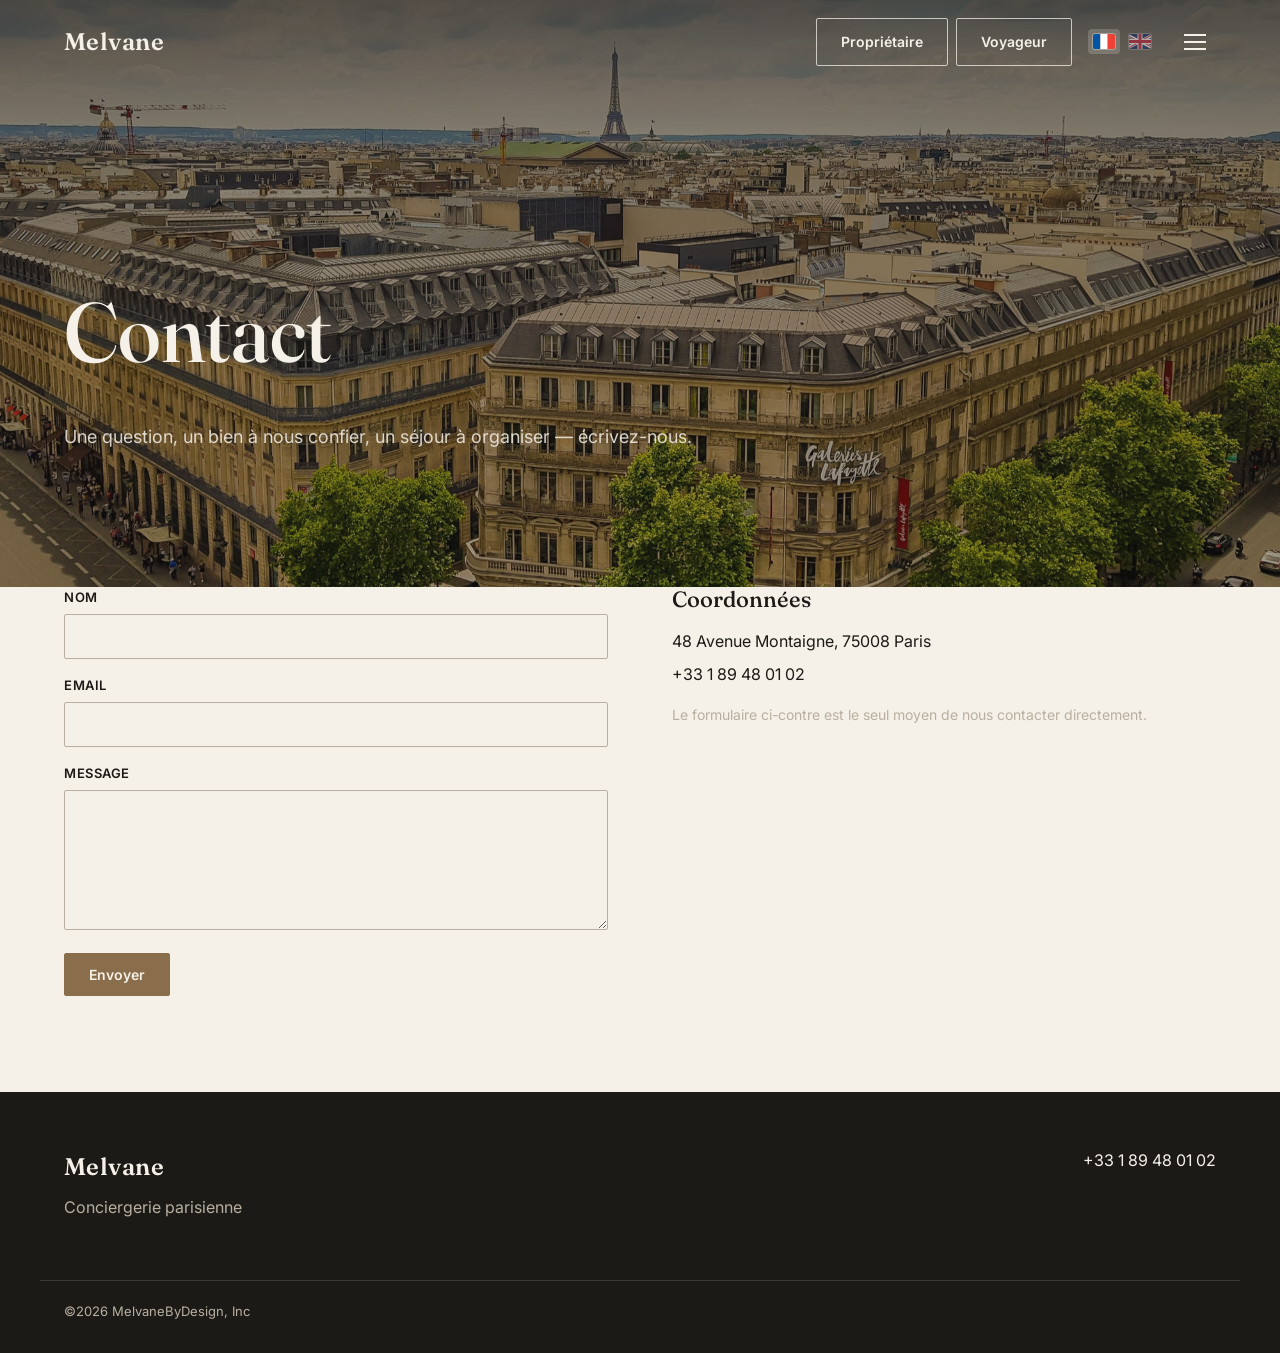
==== commit 048d3c4e: "Menu du haut en français : Owner/Guest deviennent Propriétaire/Voyageur En anglais, Owner et Guest s" ====
--- a/contact.html
+++ b/contact.html
@@ -5,7 +5,7 @@
 <meta name="viewport" content="width=device-width, initial-scale=1.0">
 <title>Contact — Melvane</title>
 <meta name="description" content="Contactez Melvane pour toute question sur nos appartements à Paris ou pour confier la gestion de votre bien.">
-<link rel="stylesheet" href="css/style.css?v=21">
+<link rel="stylesheet" href="css/style.css?v=23">
 </head>
 <body>
 
@@ -14,8 +14,8 @@
     <a href="index.html" class="logo">Melvane</a>
     <div class="header-actions">
       <div class="nav-links">
-        <a href="owners.html" class="btn btn-outline">Owner</a>
-        <a href="guests.html" class="btn btn-outline">Guest</a>
+        <a href="owners.html" class="btn btn-outline">Propriétaire</a>
+        <a href="guests.html" class="btn btn-outline">Voyageur</a>
       </div>
       <div class="lang-switch" role="group" aria-label="Langue / Language">
         <button type="button" data-lang="fr" aria-label="Français" aria-pressed="true"><img src="media/flags/fr.svg" alt="" width="22" height="15"></button>
@@ -37,8 +37,8 @@
   <div class="mobile-menu-body">
     <nav>
       <a href="index.html">Accueil</a>
-      <a href="guests.html">Guest</a>
-      <a href="owners.html">Owner</a>
+      <a href="guests.html">Voyageur</a>
+      <a href="owners.html">Propriétaire</a>
       <a href="projects.html">Appartements</a>
       <a href="contact.html">Contact</a>
     </nav>
@@ -100,7 +100,7 @@
   </div>
 </footer>
 
-<script src="js/i18n.js?v=1"></script>
+<script src="js/i18n.js?v=2"></script>
 <script src="js/main.js?v=9"></script>
 </body>
 </html>
--- a/css/style.css
+++ b/css/style.css
@@ -340,14 +340,6 @@
     transition: transform 0.35s cubic-bezier(.2,.7,.2,1);
   }
 
-  .mobile-menu-body {
-    justify-content: flex-start;
-    padding-top: 56px;
-  }
-
-  .mobile-menu nav a {
-    font-size: clamp(26px, 2.6vw, 34px);
-  }
 }
 
 .mobile-menu-top {
@@ -429,6 +421,28 @@
 
 @media (max-width: 640px) {
   .nav-links { display: none; }
+}
+
+/* Tiroir desktop : placé APRÈS les règles de base du menu (même spécificité,
+   l'ordre décide), sinon la taille plein écran mobile reprend le dessus. */
+@media (min-width: 701px) {
+  .mobile-menu-body {
+    justify-content: flex-start;
+    padding-top: 48px;
+  }
+
+  .mobile-menu nav { gap: 2px; }
+
+  .mobile-menu nav a {
+    font-size: 26px;
+    padding: 9px 2px;
+  }
+
+  .mobile-menu nav a[aria-current="page"]::after {
+    width: 6px;
+    height: 6px;
+    margin-left: 10px;
+  }
 }
 
 /* ---------- Hero ---------- */
@@ -1121,7 +1135,8 @@
   display: flex;
   align-items: center;
   padding: 224px 0 140px;
-  overflow: hidden;
+  /* Pas d'overflow:hidden ici : le calendrier du widget s'ouvre vers le bas et
+     déborde du hero — c'est .hero-media qui rogne la vidéo (ci-dessous). */
   color: var(--on-dark);
 }
 
@@ -1129,6 +1144,7 @@
   position: absolute;
   inset: 0;
   z-index: 0;
+  overflow: hidden;
 }
 
 .page-hero.has-video .hero-media video {
